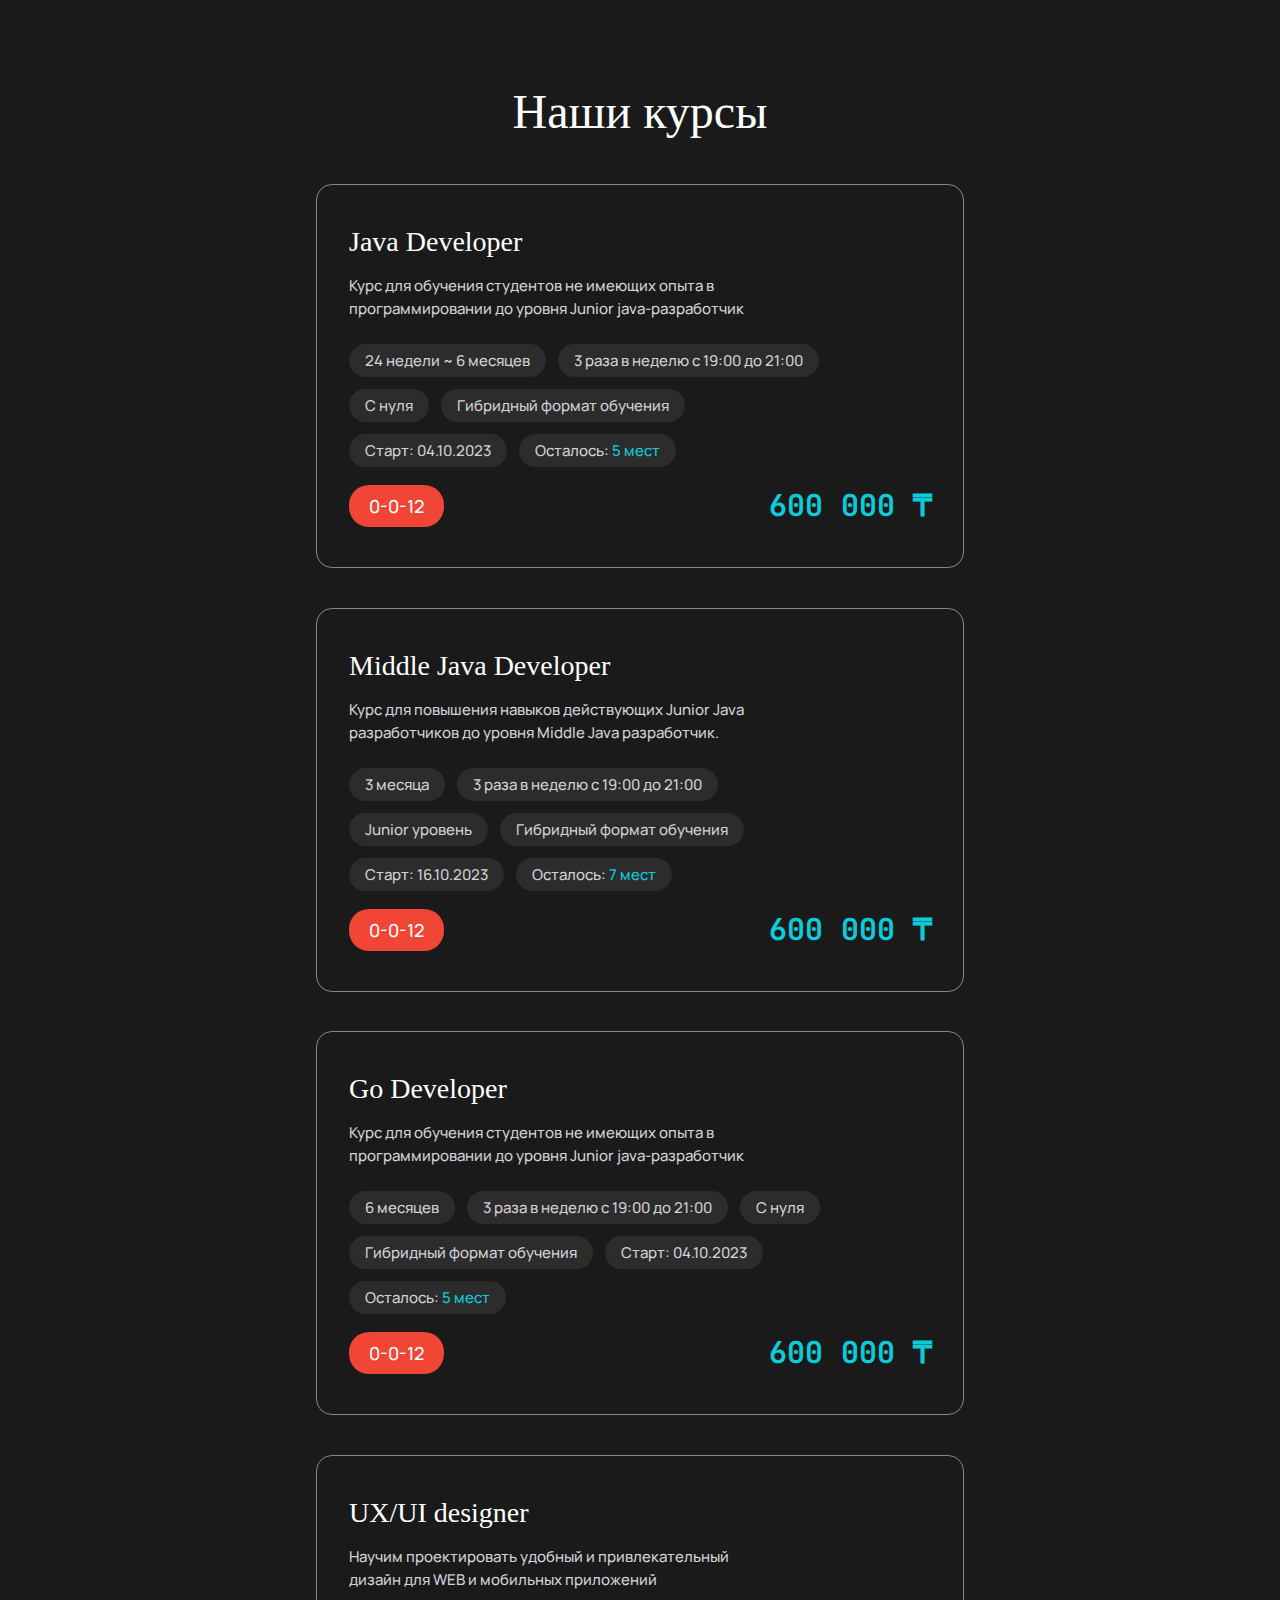
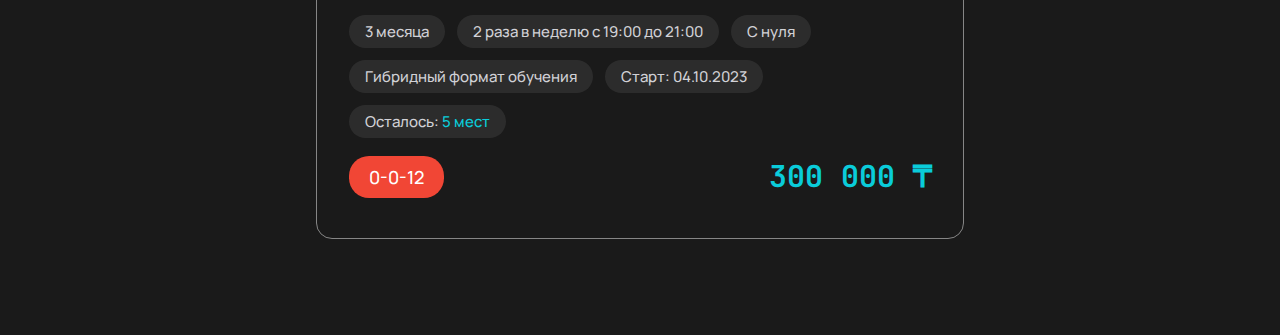
==== 01_cards/index.html @ c7f1a265 "feat: add html and css files" ====
<!DOCTYPE html>
<html lang="en">
  <head>
    <meta charset="UTF-8" />
    <meta http-equiv="X-UA-Compatible" content="IE=edge" />
    <meta name="viewport" content="width=device-width, initial-scale=1.0" />
    <link rel="preconnect" href="https://fonts.googleapis.com" />
    <link rel="preconnect" href="https://fonts.gstatic.com" crossorigin />
    <link
      href="https://fonts.googleapis.com/css2?family=Manrope:wght@200..800&display=swap"
      rel="stylesheet"
    />
    <link rel="preconnect" href="https://fonts.googleapis.com" />
    <link rel="preconnect" href="https://fonts.gstatic.com" crossorigin />
    <link
      href="https://fonts.googleapis.com/css2?family=JetBrains+Mono:ital,wght@0,100..800;1,100..800&family=Manrope:wght@200..800&display=swap"
      rel="stylesheet"
    />
    <link rel="stylesheet" href="./style.css" />
    <title>Document</title>
  </head>
  <body>
    <section class="our-courses">
      <div class="wrapper our-courses_wrapper">
        <div class="our-courses__content">
          <h3 class="section__header">Наши курсы</h3>
          <div class="our-courses__cards-container">
            <div class="test2">
            <div class="our-courses__card">
              <div class="card_content">
                <h4 class="card__title">Java Developer</h4>
                <p class="section__description">
                  Курс для обучения студентов не имеющих опыта в
                  программировании до уровня Junior java-разработчик
                </p>
                <div class="card-tags__container">
                  <span class="cards__tag"><p>24 недели ~ 6 месяцев</p></span>
                  <span class="cards__tag"
                    ><p>3 раза в неделю с 19:00 до 21:00</p></span
                  >
                  <span class="cards__tag"><p>С нуля</p></span>
                  <span class="cards__tag"
                    ><p>Гибридный формат обучения</p></span
                  >
                  <span class="cards__tag"><p>Старт: 04.10.2023</p></span>
                  <span class="cards__tag"
                    ><p>
                      Осталось: <span class="tag-text__colored">5 мест</span>
                    </p></span
                  >
                </div>
                <div class="cards__price__container">
                  <span class="cards__tag cards__tag__colored"
                    >0-0-12</span>
                    <span class="card__price">600 000 &#8376;</span>
                </div>
              </div>
            </div>
          </div>
          <div class="test2">
            <div class="our-courses__card">
              <div class="card_content">
                <h4 class="card__title">Middle Java Developer</h4>
                <p class="section__description">
                  Курс для повышения навыков действующих Junior Java
                  разработчиков до уровня Middle Java разработчик.
                </p>
                <div class="card-tags__container">
                  <span class="cards__tag"><p>3 месяца</p></span>
                  <span class="cards__tag"
                    ><p>3 раза в неделю с 19:00 до 21:00</p></span
                  >
                  <span class="cards__tag"><p>Junior уровень</p></span>
                  <span class="cards__tag"
                    ><p>Гибридный формат обучения</p></span
                  >
                  <span class="cards__tag"><p>Старт: 16.10.2023</p></span>
                  <span class="cards__tag"
                    ><p>
                      Осталось: <span class="tag-text__colored">7 мест</span>
                    </p></span
                  >
                </div>
                <div class="cards__price__container">
                  <span class="cards__tag cards__tag__colored"
                    >0-0-12</span>
                    <span class="card__price">600 000 &#8376;</span>
                </div>
              </div>
            </div>
            </div>
            <div class="test2">
            <div class="our-courses__card">
              <div class="card_content">
                <h4 class="card__title">Go Developer</h4>
                <p class="section__description">
                  Курс для обучения студентов не имеющих опыта в
                  программировании до уровня Junior java-разработчик
                </p>
                <div class="card-tags__container">
                  <span class="cards__tag"><p>6 месяцев</p></span>
                  <span class="cards__tag"
                    ><p>3 раза в неделю с 19:00 до 21:00</p></span
                  >
                  <span class="cards__tag"><p>С нуля</p></span>
                  <span class="cards__tag"
                    ><p>Гибридный формат обучения</p></span
                  >
                  <span class="cards__tag"><p>Старт: 04.10.2023</p></span>
                  <span class="cards__tag"
                    ><p>
                      Осталось: <span class="tag-text__colored">5 мест</span>
                    </p></span
                  >
                </div>
                <div class="cards__price__container">
                  <span class="cards__tag cards__tag__colored"
                    >0-0-12</span>
                    <span class="card__price">600 000 &#8376;</span>
                </div>
              </div>
            </div>
          </div>
          <div class="test2">
            <div class="our-courses__card">
              <div class="card_content">
                <h4 class="card__title">UX/UI designer</h4>
                <p class="section__description">
                  Научим проектировать удобный и привлекательный дизайн для WEB
                  и мобильных приложений
                </p>
                <div class="card-tags__container">
                  <span class="cards__tag"><p>3 месяца</p></span>
                  <span class="cards__tag"
                    ><p>2 раза в неделю с 19:00 до 21:00</p></span
                  >
                  <span class="cards__tag"><p>С нуля</p></span>
                  <span class="cards__tag"
                    ><p>Гибридный формат обучения</p></span
                  >
                  <span class="cards__tag"><p>Старт: 04.10.2023</p></span>
                  <span class="cards__tag"
                    ><p>
                      Осталось: <span class="tag-text__colored">5 мест</span>
                    </p></span
                  >
                </div>
                <div class="cards__price__container">
                  <span class="cards__tag cards__tag__colored"
                    >0-0-12</span>
                    <span class="card__price">300 000 &#8376;</span>
                </div>
              </div>
            </div>
          </div>
          </div>
        </div>
      </div>
    </section>
  </body>
</html>
---- 01_cards/style.css ----
/*
content-width: 1327px;
tablet-big-width: 1050px;
tablet-small-width: 768px;
mobile-big-width: 414px;
mobile-small-width: 320px; */


* {
  margin: 0;
  padding: 0;
}

html {
  font-size: 10px;
}

body {
  font-size: 1.6rem;
}

h3 {
  color: rgb(255, 255, 255);
  font-family: Asgard Trial;
  font-size: 4.8rem;
  font-weight: 500;
  line-height: 64px;
  letter-spacing: 0px;
}

h4 {
  color: rgb(255, 255, 255);
  font-family: Asgard Trial;
  font-size: 2.8rem;
  font-weight: 500;
  line-height: 33px;
  letter-spacing: 0px;
  text-align: left;
}

p {
  color: rgb(209, 209, 214);
  font-family: Manrope;
  font-size: 1.5rem;
  font-weight: 500;
  line-height: 23px;
  letter-spacing: 0px;
  text-align: left;
}

.our-courses {
  background-color: #1a1a1a;
}

.wrapper {
  max-width: 1327px;
  margin: auto;
}

.our-courses_wrapper {
  padding: 80px 20px;
}

.our-courses__cards-container {
  display: flex;
  gap: 23.5px;
  flex-wrap: wrap;
  justify-content: center;
}

.our-courses__content {
  display: flex;
  flex-direction: column;
  gap: 40px;
  width: 100%;
}

.our-courses__card {
  /* min-width: 647px; */
  border-radius: 16px;
  border: 1px solid #868686;
  display: flex;
  flex-direction: column;
  justify-content: flex-start;
  align-items: flex-start;
  gap: 40px;
  transition: transform 0.5s ease-in-out;
}

@media (hover){
.our-courses__card:hover {
  border: 4px solid rgb(10, 204, 218);
  transform: rotate(5deg);
}
}
.card_content {
  display: flex;
  flex-direction: column;
  padding: 40px 32px 40px 32px;
  width: 47.6rem;
}

.section__description {
  width: 43.4rem;
  padding-top: 16px;
  align-self: stretch;
}

.card-tags__container {
  display: flex;
  gap: 12px;
  flex-wrap: wrap;
  padding-top: 24px;
}

.cards__tag {
  border-radius: 20px;
  background: rgba(101, 101, 101, 0.25);
  padding: 5px 16px 5px 16px;
}

.tag-text__colored {
  color: #0accda;
}

.cards__price__container {
  display: flex;
  width: 58.3rem;
  justify-content: space-between;
  padding-top: 18px;
}

.card__price {
  color: rgb(10, 204, 218);
  font-family: JetBrains Mono;
  font-size: 3rem;
  font-weight: 700;
  line-height: 40px;
  letter-spacing: 0px;
  text-align: right;
}

.cards__tag__colored {
  background: #f14635;
  padding: 8px 20px;
  color: rgb(255, 255, 255);
font-family: Manrope;
font-size: 18px;
font-weight: 500;
line-height: 26px;
letter-spacing: 0px;
text-align: left;
}

.test2 {
  width: 64.8rem;
  height: 400px;
}

@media screen and (max-width: 1359px) {
  .our-courses__content {
    align-items: center;
  }
}

@media screen and (max-width: 768px) {
  .test2 {
    width: 80%;
  }

  .cards__price__container {
    max-width: 38.3rem;
}
}
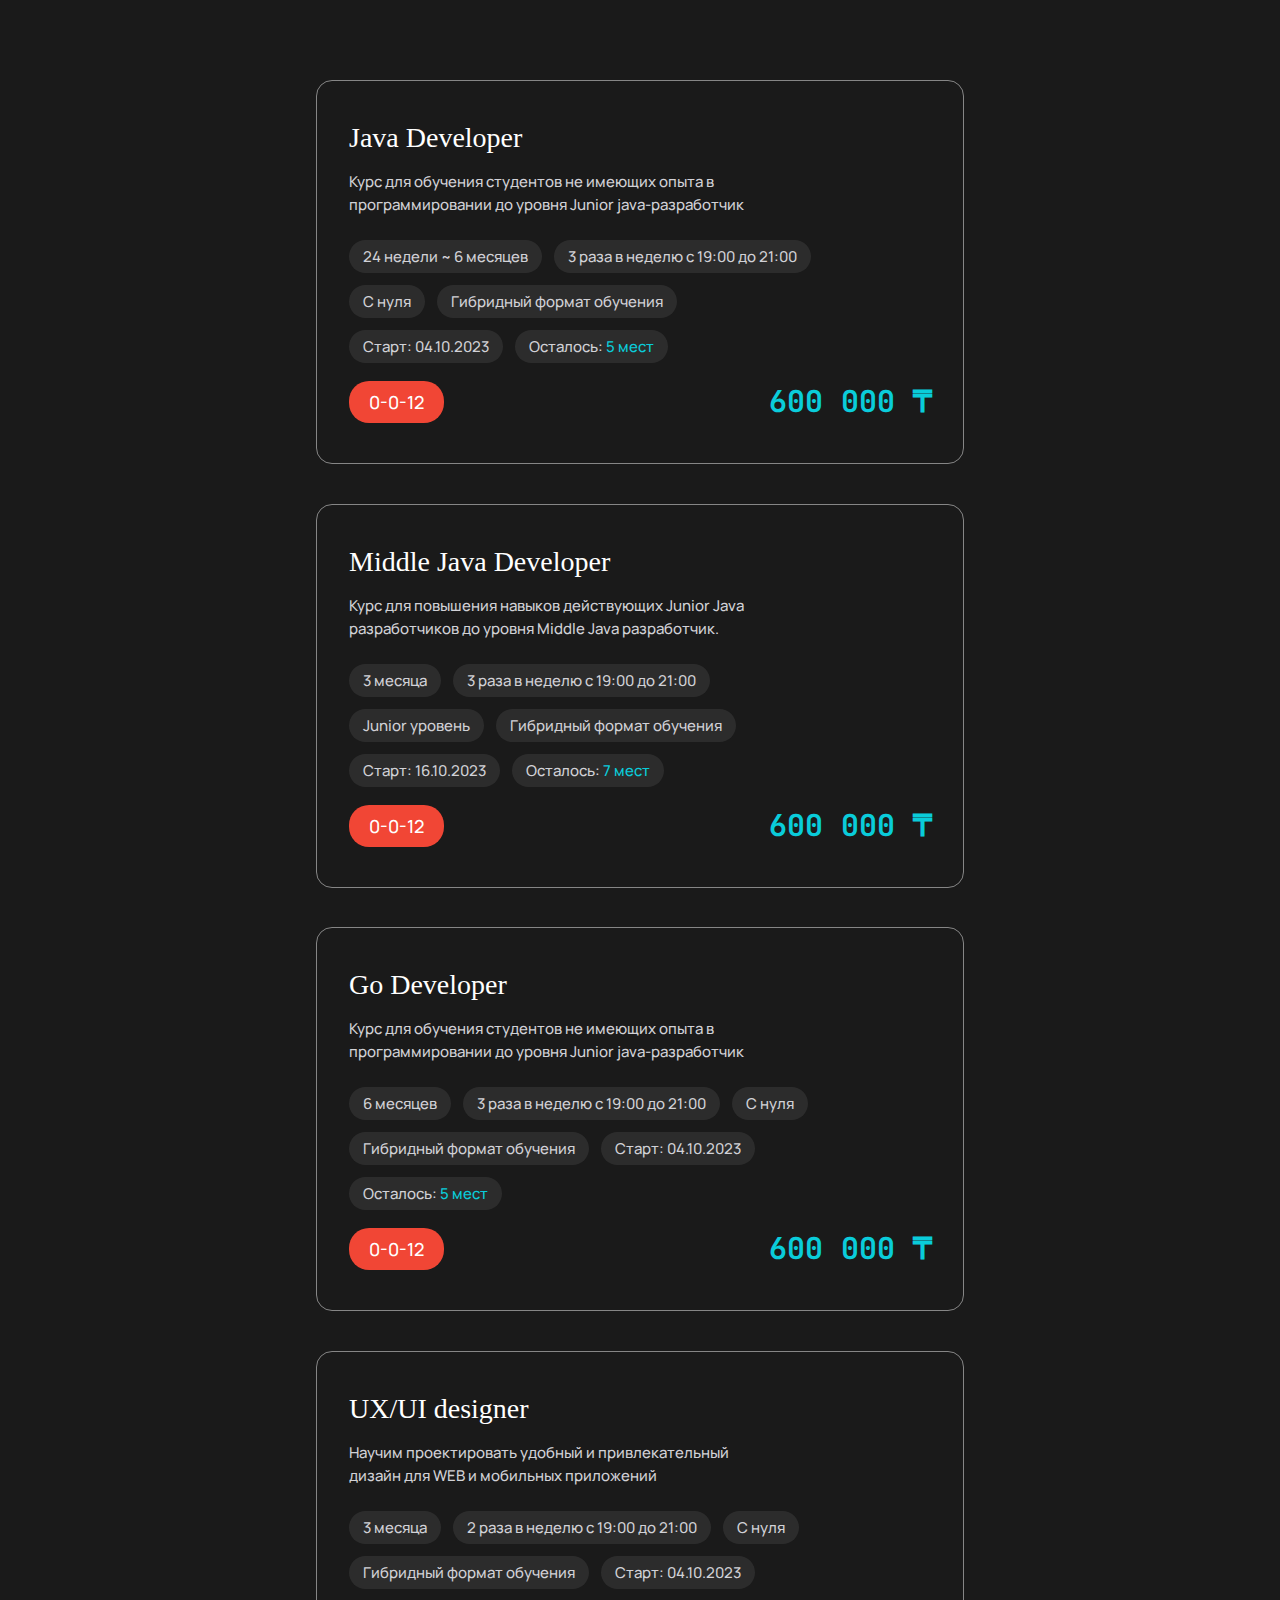
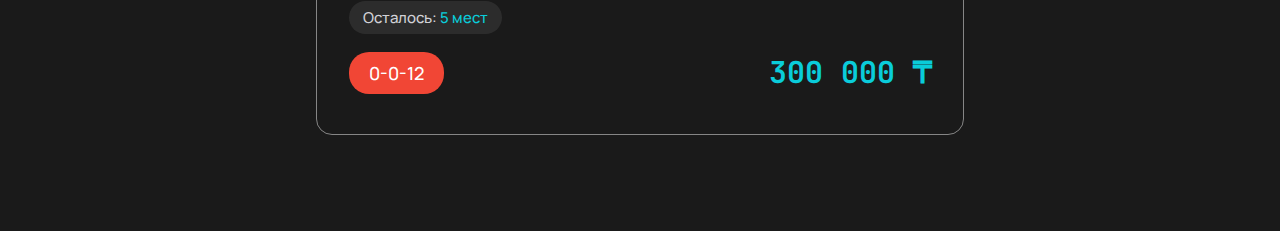
==== commit eb66b35e: "feat: update responsive for mobile" ====
--- a/01_cards/index.html
+++ b/01_cards/index.html
@@ -22,10 +22,8 @@
   <body>
     <section class="our-courses">
       <div class="wrapper our-courses_wrapper">
-        <div class="our-courses__content">
-          <h3 class="section__header">Наши курсы</h3>
           <div class="our-courses__cards-container">
-            <div class="test2">
+            <div class="cards-wrapper">
             <div class="our-courses__card">
               <div class="card_content">
                 <h4 class="card__title">Java Developer</h4>
@@ -57,7 +55,7 @@
               </div>
             </div>
           </div>
-          <div class="test2">
+          <div class="cards-wrapper">
             <div class="our-courses__card">
               <div class="card_content">
                 <h4 class="card__title">Middle Java Developer</h4>
@@ -89,7 +87,7 @@
               </div>
             </div>
             </div>
-            <div class="test2">
+            <div class="cards-wrapper">
             <div class="our-courses__card">
               <div class="card_content">
                 <h4 class="card__title">Go Developer</h4>
@@ -121,7 +119,7 @@
               </div>
             </div>
           </div>
-          <div class="test2">
+          <div class="cards-wrapper">
             <div class="our-courses__card">
               <div class="card_content">
                 <h4 class="card__title">UX/UI designer</h4>
@@ -154,7 +152,6 @@
             </div>
           </div>
           </div>
-        </div>
       </div>
     </section>
   </body>
--- a/01_cards/style.css
+++ b/01_cards/style.css
@@ -5,7 +5,6 @@
 mobile-big-width: 414px;
 mobile-small-width: 320px; */
 
-
 * {
   margin: 0;
   padding: 0;
@@ -87,11 +86,11 @@
   transition: transform 0.5s ease-in-out;
 }
 
-@media (hover){
-.our-courses__card:hover {
-  border: 4px solid rgb(10, 204, 218);
-  transform: rotate(5deg);
-}
+@media (hover) {
+  .our-courses__card:hover {
+    border: 4px solid rgb(10, 204, 218);
+    transform: rotate(5deg);
+  }
 }
 .card_content {
   display: flex;
@@ -116,7 +115,7 @@
 .cards__tag {
   border-radius: 20px;
   background: rgba(101, 101, 101, 0.25);
-  padding: 5px 16px 5px 16px;
+  padding: 5px 14px 5px 14px;
 }
 
 .tag-text__colored {
@@ -144,17 +143,17 @@
   background: #f14635;
   padding: 8px 20px;
   color: rgb(255, 255, 255);
-font-family: Manrope;
-font-size: 18px;
-font-weight: 500;
-line-height: 26px;
-letter-spacing: 0px;
-text-align: left;
-}
-
-.test2 {
+  font-family: Manrope;
+  font-size: 1.8rem;
+  font-weight: 500;
+  line-height: 26px;
+  letter-spacing: 0px;
+  text-align: left;
+}
+
+.cards-wrapper {
   width: 64.8rem;
-  height: 400px;
+  height: 40rem;
 }
 
 @media screen and (max-width: 1359px) {
@@ -164,11 +163,189 @@
 }
 
 @media screen and (max-width: 768px) {
-  .test2 {
+  .cards-wrapper {
     width: 80%;
-  }
-
+    height: 100%;
+  }
+
+  .cards__price__container {
+    max-width: 46.3rem;
+  }
+
+  .section__description {
+    width: 80%;
+  }
+  .card_content {
+    width: 95%;
+  }
+}
+
+@media screen and (max-width: 688px) {
+  .cards__price__container {
+    max-width: 40.3rem;
+  }
+
+  .section__description {
+    width: 80%;
+  }
+  .card_content {
+    width: 38.5rem;
+  }
+}
+
+@media screen and (max-width: 623px) {
   .cards__price__container {
     max-width: 38.3rem;
-}
-}+  }
+}
+
+@media screen and (max-width: 580px) {
+  .cards-wrapper {
+    width: 100%;
+    height: 100%;
+  }
+  .section__description {
+    width: 100%;
+  }
+  .cards__price__container {
+    max-width: 42rem;
+  }
+
+  .card_content {
+    width: 41.5rem;
+  }
+
+  .card__price {
+    font-size: 2.3rem;
+  }
+
+  .cards__tag__colored {
+    font-size: 1.3rem;
+  }
+}
+
+@media screen and (max-width: 500px) {
+  .cards__price__container {
+    max-width: 39.3rem;
+  }
+
+  .section__description {
+    width: 110%;
+  }
+
+  .card_content {
+    width: 35rem;
+  }
+
+  .card__price {
+    font-size: 2rem;
+  }
+}
+
+@media screen and (max-width: 485px) {
+  .cards__price__container {
+    max-width: 38.3rem;
+  }
+
+  .card_content {
+    width: 35.5rem;
+  }
+}
+
+@media screen and (max-width: 465px) {
+
+  .section__description {
+    width: 95%;
+  }
+  .cards__price__container {
+    max-width: 33.3rem;
+  }
+
+  .card_content {
+    width: 33.5rem;
+  }
+}
+
+@media screen and (max-width: 420px) {
+
+  .section__description {
+    width: 95%;
+  }
+  .cards__price__container {
+    max-width: 30.3rem;
+  }
+
+  .card_content {
+    width: 32rem;
+  }
+}
+
+@media screen and (max-width: 400px) {
+  .section__description {
+    width: 93%;
+  }
+
+  .cards__price__container {
+    max-width: 24.3rem;
+  }
+
+  .cards__price__container {
+    max-width: 28.3rem;
+  }
+
+  .card_content {
+    width: 31rem;
+  }
+}
+
+@media screen and (max-width: 380px) {
+  .cards__price__container {
+    max-width: 24.3rem;
+  }
+
+  .cards__price__container {
+    max-width: 27rem;
+  }
+
+  .card_content {
+    width: 28rem;
+  }
+}
+
+@media screen and (max-width: 360px) {
+  .cards__price__container {
+    max-width: 24.3rem;
+  }
+
+  .cards__price__container {
+    max-width: 26rem;
+  }
+
+  .card_content {
+    width: 26rem;
+  }
+}
+
+@media screen and (max-width: 340px) {
+  .cards__price__container {
+    max-width: 24.3rem;
+  }
+
+  .cards__price__container {
+    max-width: 23rem;
+  }
+
+  .card_content {
+    width: 23rem;
+  }
+}
+
+@media screen and (max-width: 325px) {
+  .cards__price__container {
+    max-width: 22.3rem;
+  }
+
+  .card_content {
+    width: 21rem;
+  }
+}
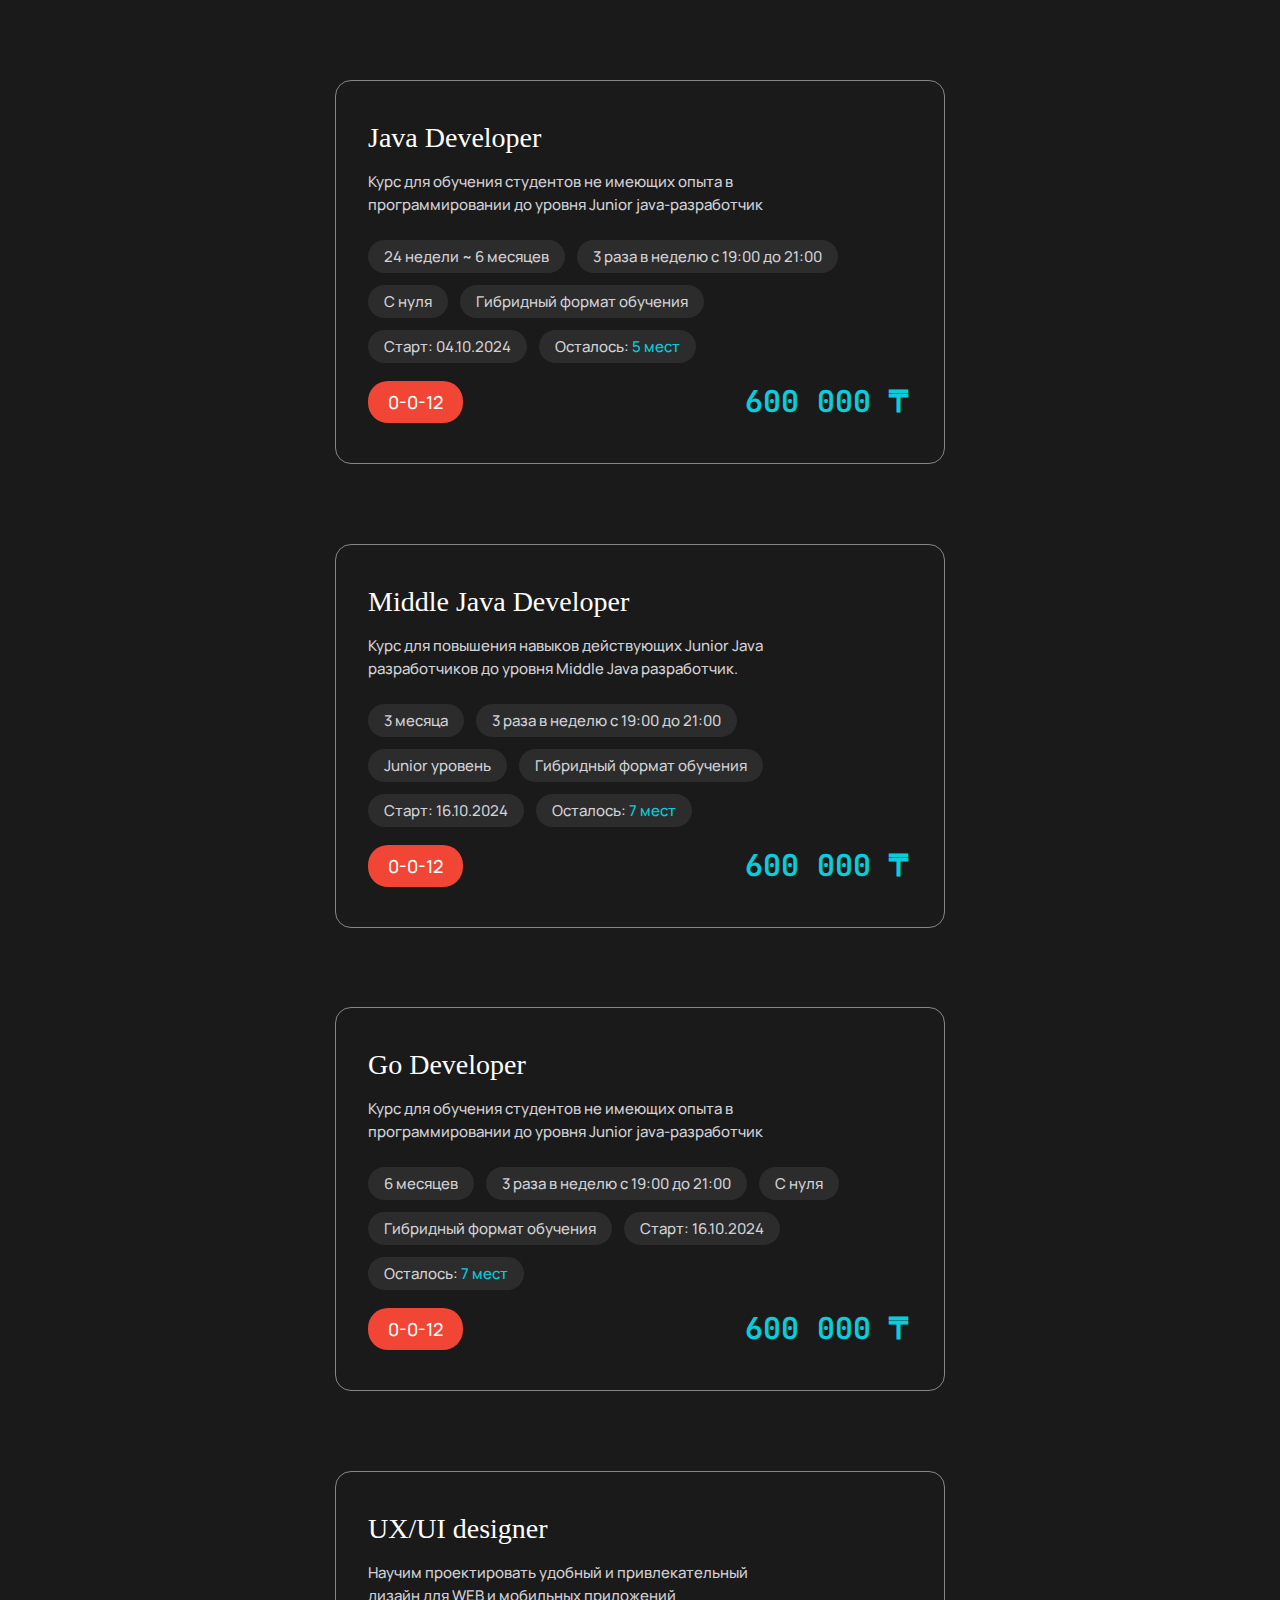
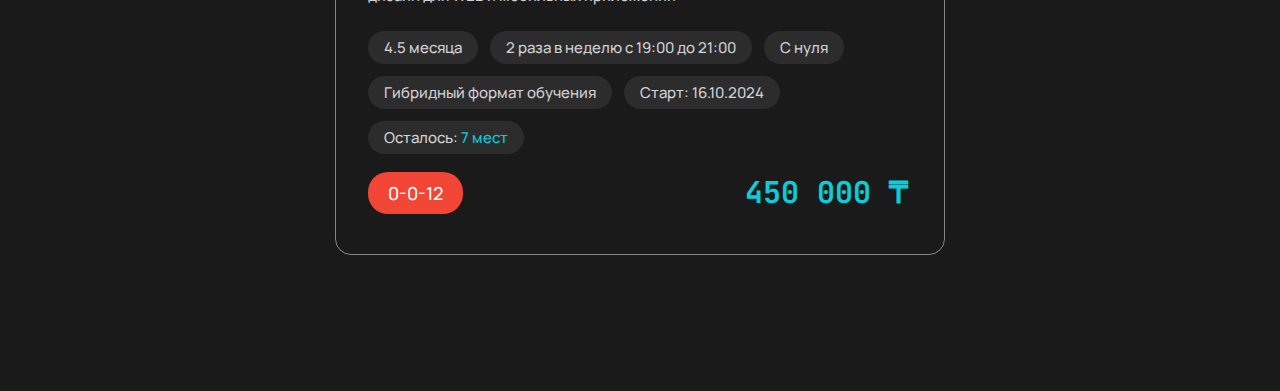
==== commit 06a42ddb: "feat: add responsive styles for 390px" ====
--- a/01_cards/index.html
+++ b/01_cards/index.html
@@ -40,7 +40,7 @@
                   <span class="cards__tag"
                     ><p>Гибридный формат обучения</p></span
                   >
-                  <span class="cards__tag"><p>Старт: 04.10.2023</p></span>
+                  <span class="cards__tag"><p>Старт: 04.10.2024</p></span>
                   <span class="cards__tag"
                     ><p>
                       Осталось: <span class="tag-text__colored">5 мест</span>
@@ -72,7 +72,7 @@
                   <span class="cards__tag"
                     ><p>Гибридный формат обучения</p></span
                   >
-                  <span class="cards__tag"><p>Старт: 16.10.2023</p></span>
+                  <span class="cards__tag"><p>Старт: 16.10.2024</p></span>
                   <span class="cards__tag"
                     ><p>
                       Осталось: <span class="tag-text__colored">7 мест</span>
@@ -104,10 +104,10 @@
                   <span class="cards__tag"
                     ><p>Гибридный формат обучения</p></span
                   >
-                  <span class="cards__tag"><p>Старт: 04.10.2023</p></span>
+                  <span class="cards__tag"><p>Старт: 16.10.2024</p></span>
                   <span class="cards__tag"
                     ><p>
-                      Осталось: <span class="tag-text__colored">5 мест</span>
+                      Осталось: <span class="tag-text__colored">7 мест</span>
                     </p></span
                   >
                 </div>
@@ -128,7 +128,7 @@
                   и мобильных приложений
                 </p>
                 <div class="card-tags__container">
-                  <span class="cards__tag"><p>3 месяца</p></span>
+                  <span class="cards__tag"><p>4.5 месяца</p></span>
                   <span class="cards__tag"
                     ><p>2 раза в неделю с 19:00 до 21:00</p></span
                   >
@@ -136,17 +136,17 @@
                   <span class="cards__tag"
                     ><p>Гибридный формат обучения</p></span
                   >
-                  <span class="cards__tag"><p>Старт: 04.10.2023</p></span>
+                  <span class="cards__tag"><p>Старт: 16.10.2024</p></span>
                   <span class="cards__tag"
                     ><p>
-                      Осталось: <span class="tag-text__colored">5 мест</span>
+                      Осталось: <span class="tag-text__colored">7 мест</span>
                     </p></span
                   >
                 </div>
                 <div class="cards__price__container">
                   <span class="cards__tag cards__tag__colored"
                     >0-0-12</span>
-                    <span class="card__price">300 000 &#8376;</span>
+                    <span class="card__price">450 000 &#8376;</span>
                 </div>
               </div>
             </div>
--- a/01_cards/style.css
+++ b/01_cards/style.css
@@ -75,7 +75,6 @@
 }
 
 .our-courses__card {
-  /* min-width: 647px; */
   border-radius: 16px;
   border: 1px solid #868686;
   display: flex;
@@ -115,7 +114,7 @@
 .cards__tag {
   border-radius: 20px;
   background: rgba(101, 101, 101, 0.25);
-  padding: 5px 14px 5px 14px;
+  padding: 5px 16px 5px 16px;
 }
 
 .tag-text__colored {
@@ -124,7 +123,8 @@
 
 .cards__price__container {
   display: flex;
-  width: 58.3rem;
+  /* width: 58.3rem; */
+  width: 54rem;
   justify-content: space-between;
   padding-top: 18px;
 }
@@ -149,11 +149,15 @@
   line-height: 26px;
   letter-spacing: 0px;
   text-align: left;
+  display: flex;
+  align-items: center;
+  border-radius: 20px;
 }
 
 .cards-wrapper {
-  width: 64.8rem;
-  height: 40rem;
+  /* width: 64.8rem; */
+  width: 61rem;
+ height: 44rem;
 }
 
 @media screen and (max-width: 1359px) {
@@ -282,7 +286,7 @@
 
 @media screen and (max-width: 400px) {
   .section__description {
-    width: 93%;
+    width: 326px;
   }
 
   .cards__price__container {
@@ -298,40 +302,69 @@
   }
 }
 
-@media screen and (max-width: 380px) {
+@media screen and (max-width: 400px) {
+  .card__title {
+    font-size: 2.4rem;
+    line-height: 28.32px;
+  }
+
+  .cards__price__container {
+    max-width: 32rem;
+    padding-top: 21px;
+  }
+
+  .card_content {
+    width: 326px;
+    padding: 24px 16px 24px 16px;
+  }
+
+  p {
+    font-size: 13px;
+    line-height: 23px;
+  }
+
+  .section__description {
+    padding-top: 5px;
+    line-height: 17.76px;
+  }
+
+  .cards__tag__colored {
+    padding: 4px 20px 4px 20px;
+    font-size: 16px;
+  }
+
+  .card__price {
+    font-weight: 700;
+    font-size: 2.4rem;
+    line-height: 31.68px;
+  }
+
+  .card-tags__container {
+    gap: 12px;
+    padding-top: 10px;
+}
+}
+
+@media screen and (max-width: 360px) {
   .cards__price__container {
     max-width: 24.3rem;
   }
 
   .cards__price__container {
-    max-width: 27rem;
-  }
-
-  .card_content {
-    width: 28rem;
-  }
-}
-
-@media screen and (max-width: 360px) {
+    max-width: 26rem;
+  }
+
+  .card_content {
+    width: 26rem;
+  }
+}
+
+@media screen and (max-width: 340px) {
   .cards__price__container {
     max-width: 24.3rem;
   }
 
   .cards__price__container {
-    max-width: 26rem;
-  }
-
-  .card_content {
-    width: 26rem;
-  }
-}
-
-@media screen and (max-width: 340px) {
-  .cards__price__container {
-    max-width: 24.3rem;
-  }
-
-  .cards__price__container {
     max-width: 23rem;
   }
 
@@ -340,7 +373,11 @@
   }
 }
 
-@media screen and (max-width: 325px) {
+/* @media screen and (max-width: 390px) {
+  p {
+    font-size: 13px;
+  }
+
   .cards__price__container {
     max-width: 22.3rem;
   }
@@ -348,4 +385,4 @@
   .card_content {
     width: 21rem;
   }
-}
+} */
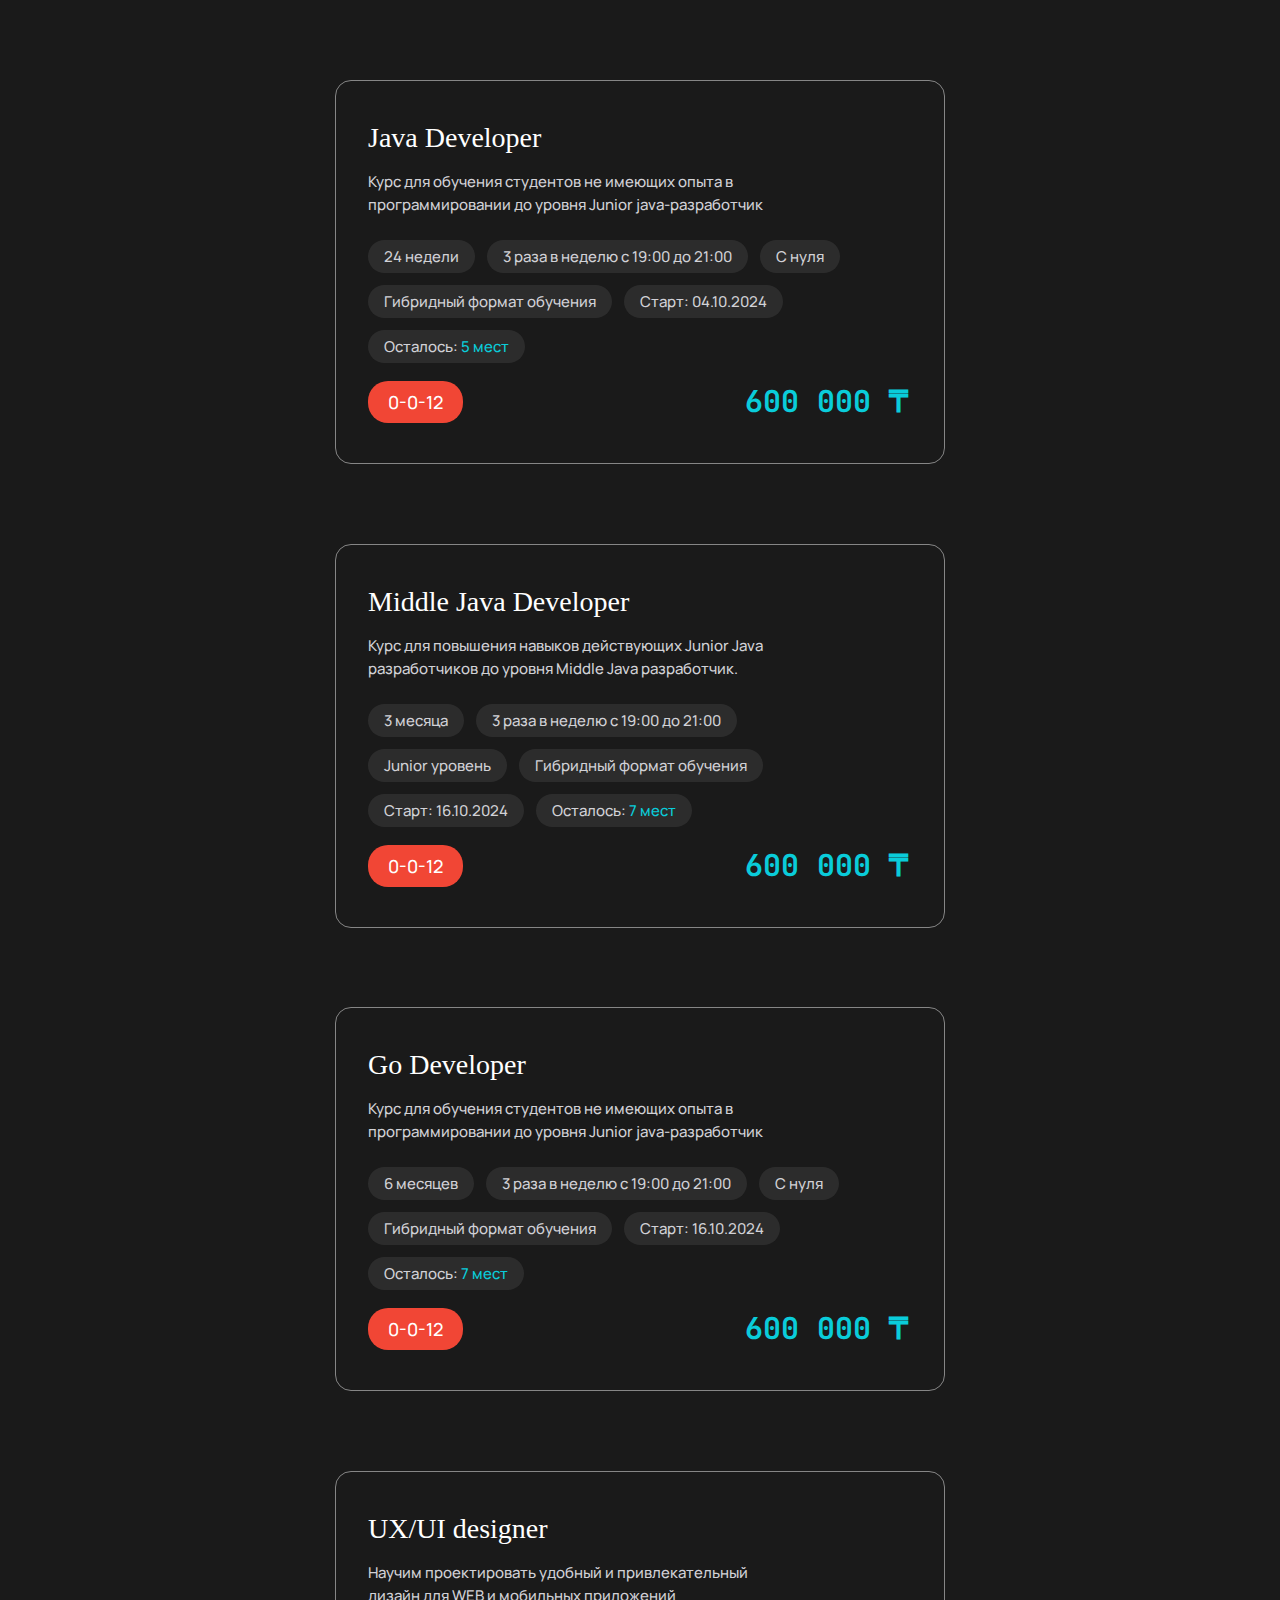
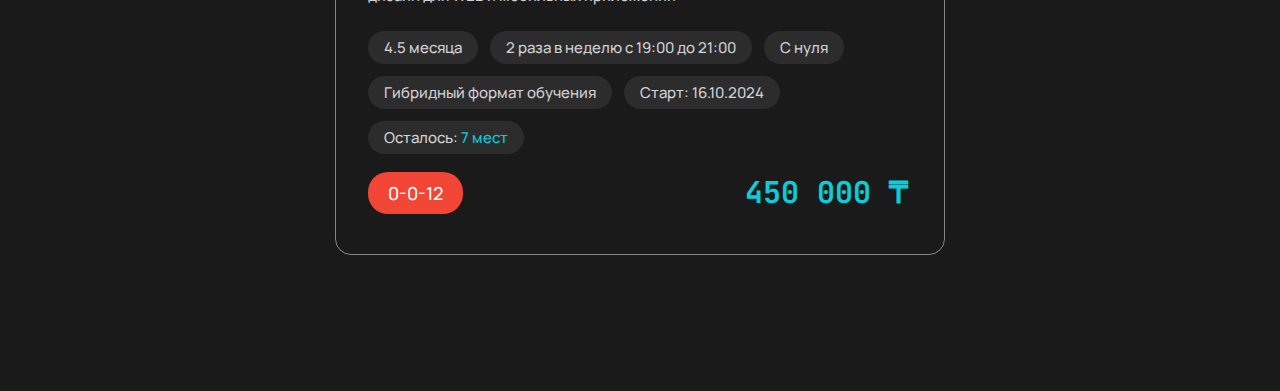
==== commit cdc876c0: "feat: add responsive styles" ====
--- a/01_cards/index.html
+++ b/01_cards/index.html
@@ -22,8 +22,8 @@
   <body>
     <section class="our-courses">
       <div class="wrapper our-courses_wrapper">
-          <div class="our-courses__cards-container">
-            <div class="cards-wrapper">
+        <div class="our-courses__cards-container">
+          <div class="cards-wrapper">
             <div class="our-courses__card">
               <div class="card_content">
                 <h4 class="card__title">Java Developer</h4>
@@ -32,7 +32,7 @@
                   программировании до уровня Junior java-разработчик
                 </p>
                 <div class="card-tags__container">
-                  <span class="cards__tag"><p>24 недели ~ 6 месяцев</p></span>
+                  <span class="cards__tag"><p>24 недели</p></span>
                   <span class="cards__tag"
                     ><p>3 раза в неделю с 19:00 до 21:00</p></span
                   >
@@ -48,9 +48,8 @@
                   >
                 </div>
                 <div class="cards__price__container">
-                  <span class="cards__tag cards__tag__colored"
-                    >0-0-12</span>
-                    <span class="card__price">600 000 &#8376;</span>
+                  <span class="cards__tag cards__tag__colored">0-0-12</span>
+                  <span class="card__price">600 000 &#8376;</span>
                 </div>
               </div>
             </div>
@@ -80,14 +79,13 @@
                   >
                 </div>
                 <div class="cards__price__container">
-                  <span class="cards__tag cards__tag__colored"
-                    >0-0-12</span>
-                    <span class="card__price">600 000 &#8376;</span>
+                  <span class="cards__tag cards__tag__colored">0-0-12</span>
+                  <span class="card__price">600 000 &#8376;</span>
                 </div>
               </div>
             </div>
-            </div>
-            <div class="cards-wrapper">
+          </div>
+          <div class="cards-wrapper">
             <div class="our-courses__card">
               <div class="card_content">
                 <h4 class="card__title">Go Developer</h4>
@@ -112,9 +110,8 @@
                   >
                 </div>
                 <div class="cards__price__container">
-                  <span class="cards__tag cards__tag__colored"
-                    >0-0-12</span>
-                    <span class="card__price">600 000 &#8376;</span>
+                  <span class="cards__tag cards__tag__colored">0-0-12</span>
+                  <span class="card__price">600 000 &#8376;</span>
                 </div>
               </div>
             </div>
@@ -144,14 +141,13 @@
                   >
                 </div>
                 <div class="cards__price__container">
-                  <span class="cards__tag cards__tag__colored"
-                    >0-0-12</span>
-                    <span class="card__price">450 000 &#8376;</span>
+                  <span class="cards__tag cards__tag__colored">0-0-12</span>
+                  <span class="card__price">450 000 &#8376;</span>
                 </div>
               </div>
             </div>
           </div>
-          </div>
+        </div>
       </div>
     </section>
   </body>
--- a/01_cards/style.css
+++ b/01_cards/style.css
@@ -1,10 +1,3 @@
-/*
-content-width: 1327px;
-tablet-big-width: 1050px;
-tablet-small-width: 768px;
-mobile-big-width: 414px;
-mobile-small-width: 320px; */
-
 * {
   margin: 0;
   padding: 0;
@@ -155,7 +148,6 @@
 }
 
 .cards-wrapper {
-  /* width: 64.8rem; */
   width: 61rem;
  height: 44rem;
 }
@@ -180,7 +172,7 @@
     width: 80%;
   }
   .card_content {
-    width: 95%;
+    max-width: 95%;
   }
 }
 
@@ -193,7 +185,7 @@
     width: 80%;
   }
   .card_content {
-    width: 38.5rem;
+    max-width: 38.5rem;
   }
 }
 
@@ -209,14 +201,14 @@
     height: 100%;
   }
   .section__description {
-    width: 100%;
+    max-width: 100%;
   }
   .cards__price__container {
     max-width: 42rem;
   }
 
   .card_content {
-    width: 41.5rem;
+    max-width: 41.5rem;
   }
 
   .card__price {
@@ -228,81 +220,179 @@
   }
 }
 
-@media screen and (max-width: 500px) {
-  .cards__price__container {
-    max-width: 39.3rem;
-  }
-
-  .section__description {
-    width: 110%;
-  }
-
-  .card_content {
-    width: 35rem;
-  }
-
-  .card__price {
-    font-size: 2rem;
-  }
-}
-
-@media screen and (max-width: 485px) {
-  .cards__price__container {
-    max-width: 38.3rem;
-  }
-
-  .card_content {
-    width: 35.5rem;
-  }
+@media screen and (max-width: 550px) {
+  .card__title {
+    font-size: 2.4rem;
+    line-height: 28.32px;
+  }
+
+  .cards__price__container {
+    max-width: 43rem;
+    padding-top: 21px;
+  }
+
+  .card_content {
+    max-width: 440px;
+    padding: 24px 16px 24px 16px;
+  }
+
+  p {
+    font-size: 13px;
+    line-height: 23px;
+  }
+
+  .section__description {
+    padding-top: 5px;
+    line-height: 17.76px;
+  }
+
+  .cards__tag__colored {
+    padding: 4px 20px 4px 20px;
+    font-size: 16px;
+  }
+
+  .card__price {
+    font-weight: 700;
+    font-size: 2.4rem;
+    line-height: 31.68px;
+  }
+
+  .card-tags__container {
+    gap: 12px;
+    padding-top: 25px;
+}
+}
+
+@media screen and (max-width: 495px) {
+  .card__title {
+    font-size: 2.4rem;
+    line-height: 28.32px;
+  }
+
+  .cards__price__container {
+    max-width: 40rem;
+    padding-top: 21px;
+  }
+
+  .card_content {
+    max-width: 410px;
+    padding: 24px 16px 24px 16px;
+  }
+
+  p {
+    font-size: 13px;
+    line-height: 23px;
+  }
+
+  .section__description {
+    padding-top: 5px;
+    line-height: 17.76px;
+  }
+
+  .cards__tag__colored {
+    padding: 4px 20px 4px 20px;
+    font-size: 16px;
+  }
+
+  .card__price {
+    font-weight: 700;
+    font-size: 2.4rem;
+    line-height: 31.68px;
+  }
+
+  .card-tags__container {
+    gap: 12px;
+    padding-top: 25px;
+}
 }
 
 @media screen and (max-width: 465px) {
-
-  .section__description {
-    width: 95%;
-  }
-  .cards__price__container {
-    max-width: 33.3rem;
-  }
-
-  .card_content {
-    width: 33.5rem;
-  }
+  .card__title {
+    font-size: 2.4rem;
+    line-height: 28.32px;
+  }
+
+  .cards__price__container {
+    max-width: 38rem;
+    padding-top: 21px;
+  }
+
+  .card_content {
+    max-width: 410px;
+    padding: 24px 16px 24px 16px;
+  }
+
+  p {
+    font-size: 13px;
+    line-height: 23px;
+  }
+
+  .section__description {
+    padding-top: 5px;
+    line-height: 17.76px;
+  }
+
+  .cards__tag__colored {
+    padding: 4px 20px 4px 20px;
+    font-size: 16px;
+  }
+
+  .card__price {
+    font-weight: 700;
+    font-size: 2.4rem;
+    line-height: 31.68px;
+  }
+
+  .card-tags__container {
+    gap: 12px;
+    padding-top: 25px;
+}
+}
+
+@media screen and (max-width: 445px) {
+  .card__title {
+    font-size: 2.4rem;
+    line-height: 28.32px;
+  }
+
+  .cards__price__container {
+    max-width: 36rem;
+    padding-top: 21px;
+  }
+
+  .card_content {
+    max-width: 410px;
+    padding: 24px 16px 24px 16px;
+  }
+
+  p {
+    font-size: 13px;
+    line-height: 23px;
+  }
+
+  .section__description {
+    padding-top: 5px;
+    line-height: 17.76px;
+  }
+
+  .cards__tag__colored {
+    padding: 4px 20px 4px 20px;
+    font-size: 16px;
+  }
+
+  .card__price {
+    font-weight: 700;
+    font-size: 2.4rem;
+    line-height: 31.68px;
+  }
+
+  .card-tags__container {
+    gap: 12px;
+    padding-top: 25px;
+}
 }
 
 @media screen and (max-width: 420px) {
-
-  .section__description {
-    width: 95%;
-  }
-  .cards__price__container {
-    max-width: 30.3rem;
-  }
-
-  .card_content {
-    width: 32rem;
-  }
-}
-
-@media screen and (max-width: 400px) {
-  .section__description {
-    width: 326px;
-  }
-
-  .cards__price__container {
-    max-width: 24.3rem;
-  }
-
-  .cards__price__container {
-    max-width: 28.3rem;
-  }
-
-  .card_content {
-    width: 31rem;
-  }
-}
-
-@media screen and (max-width: 400px) {
   .card__title {
     font-size: 2.4rem;
     line-height: 28.32px;
@@ -314,7 +404,7 @@
   }
 
   .card_content {
-    width: 326px;
+    max-width: 326px;
     padding: 24px 16px 24px 16px;
   }
 
@@ -345,44 +435,156 @@
 }
 }
 
+@media screen and (max-width: 385px) {
+
+  .cards__price__container {
+    max-width: 31rem;
+    padding-top: 21px;
+  }
+
+  .card_content {
+    max-width: 326px;
+    padding: 24px 16px 24px 16px;
+  }
+
+  p {
+    font-size: 11px;
+    line-height: 23px;
+  }
+
+  .section__description {
+    padding-top: 5px;
+    line-height: 17.76px;
+  }
+
+  .cards__tag__colored {
+    padding: 4px 20px 4px 20px;
+    font-size: 16px;
+  }
+
+  .card__price {
+    font-weight: 700;
+    font-size: 2.4rem;
+    line-height: 31.68px;
+  }
+
+  .card-tags__container {
+    gap: 12px;
+    padding-top: 10px;
+}
+}
+
+
+@media screen and (max-width: 375px) {
+
+  .cards__price__container {
+    max-width: 29rem;
+    padding-top: 21px;
+  }
+
+  .card_content {
+    max-width: 326px;
+    padding: 24px 16px 24px 16px;
+  }
+
+  p {
+    font-size: 10px;
+    line-height: 23px;
+  }
+
+  .section__description {
+    padding-top: 5px;
+    line-height: 17.76px;
+  }
+
+  .cards__tag__colored {
+    padding: 4px 20px 4px 20px;
+    font-size: 16px;
+  }
+
+  .card__price {
+    font-weight: 700;
+    font-size: 2.4rem;
+    line-height: 31.68px;
+  }
+
+  .card-tags__container {
+    gap: 12px;
+    padding-top: 10px;
+}
+}
+
+
 @media screen and (max-width: 360px) {
-  .cards__price__container {
-    max-width: 24.3rem;
-  }
-
-  .cards__price__container {
-    max-width: 26rem;
-  }
-
-  .card_content {
-    width: 26rem;
-  }
-}
-
-@media screen and (max-width: 340px) {
-  .cards__price__container {
-    max-width: 24.3rem;
-  }
-
-  .cards__price__container {
-    max-width: 23rem;
-  }
-
-  .card_content {
-    width: 23rem;
-  }
-}
-
-/* @media screen and (max-width: 390px) {
-  p {
-    font-size: 13px;
-  }
-
-  .cards__price__container {
-    max-width: 22.3rem;
-  }
-
-  .card_content {
-    width: 21rem;
-  }
-} */
+
+  .cards__price__container {
+    max-width: 27rem;
+    padding-top: 21px;
+  }
+
+  .card_content {
+    max-width: 326px;
+    padding: 24px 16px 24px 16px;
+  }
+
+  .section__description {
+    padding-top: 5px;
+    line-height: 17.76px;
+  }
+
+  .cards__tag__colored {
+    padding: 4px 20px 4px 20px;
+    font-size: 16px;
+  }
+
+  .card__price {
+    font-weight: 700;
+    font-size: 2.4rem;
+    line-height: 31.68px;
+  }
+
+  .card-tags__container {
+    gap: 12px;
+    padding-top: 10px;
+}
+
+p {
+  font-size: 9px;
+  line-height: 23px;
+}
+}
+
+
+@media screen and (max-width: 345px) {
+
+  .cards__price__container {
+    max-width: 25rem;
+    padding-top: 21px;
+  }
+
+  .card_content {
+    max-width: 300px;
+    padding: 24px 16px 24px 16px;
+  }
+
+  .section__description {
+    padding-top: 5px;
+    line-height: 17.76px;
+  }
+
+  .cards__tag__colored {
+    padding: 4px 20px 4px 20px;
+    font-size: 16px;
+  }
+
+  .card__price {
+    font-weight: 700;
+    font-size: 2.4rem;
+    line-height: 31.68px;
+  }
+
+  .card-tags__container {
+    gap: 8px;
+    padding-top: 10px;
+}
+}
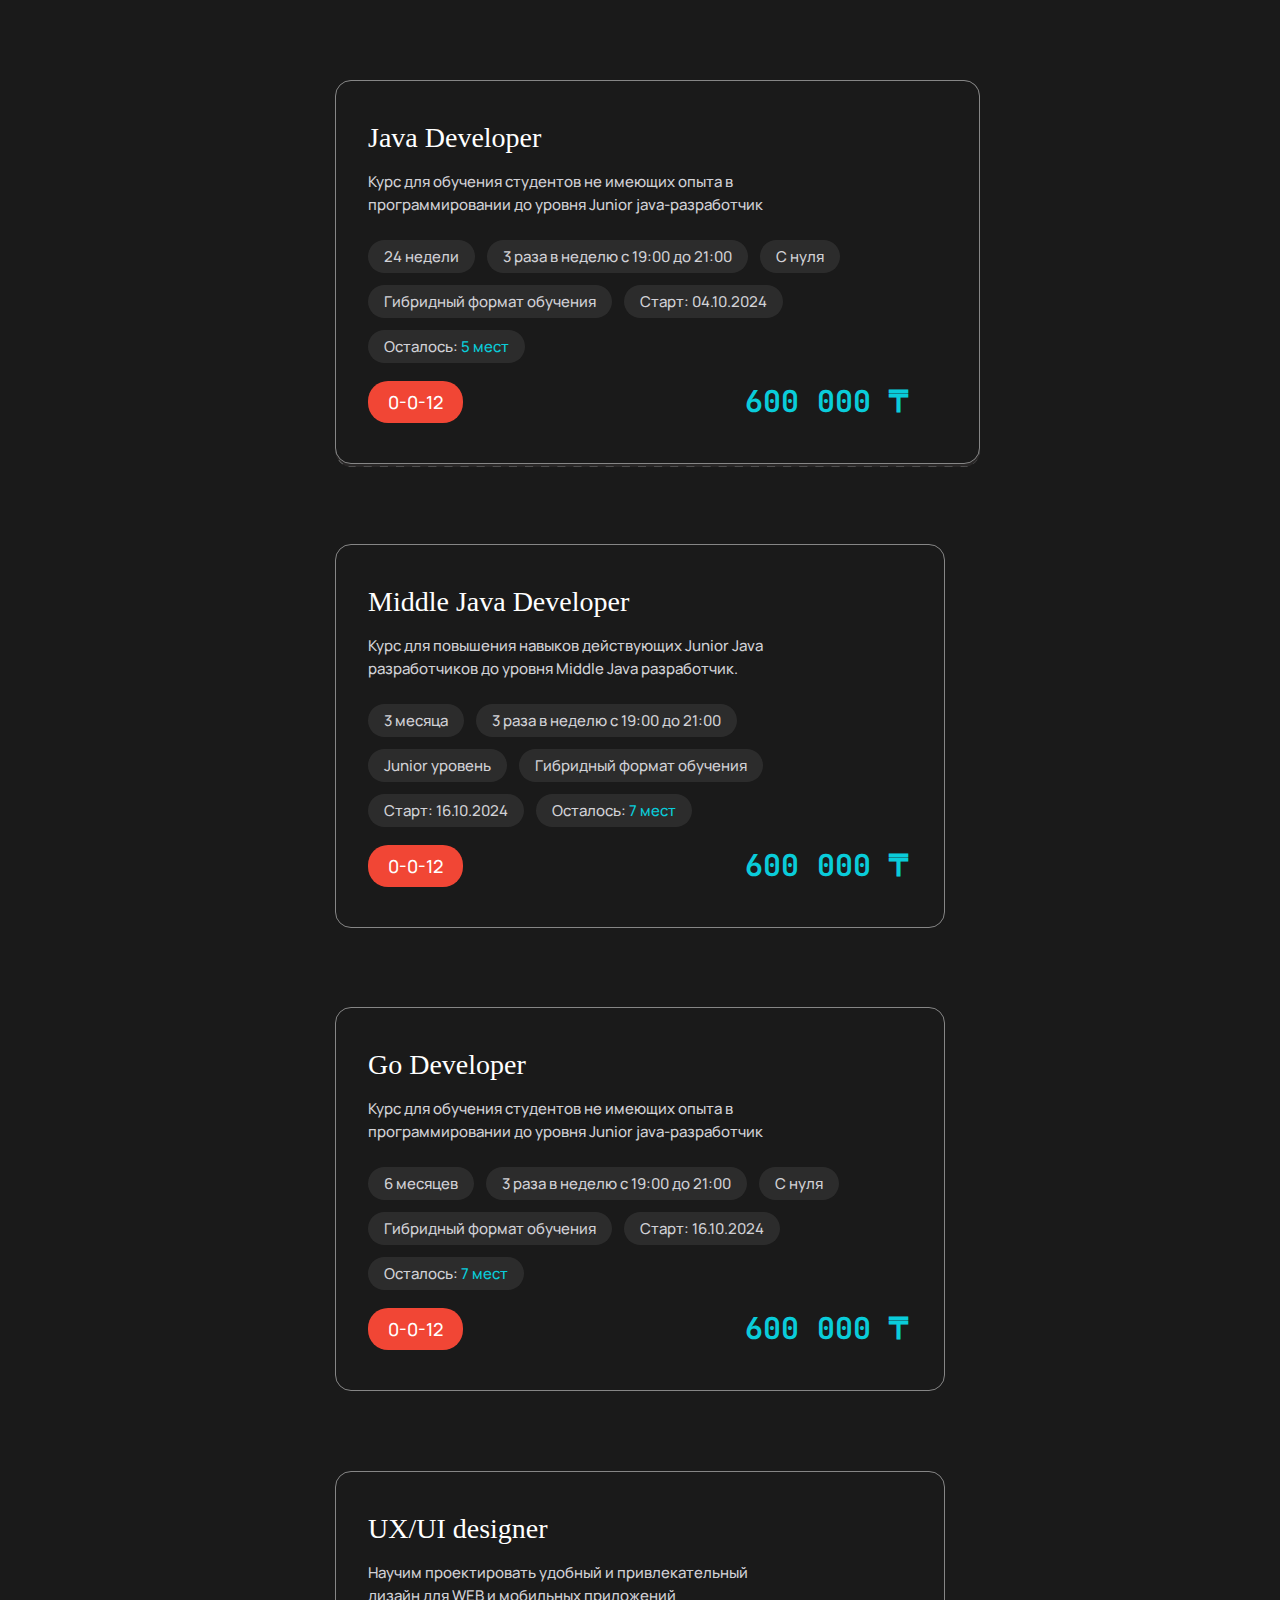
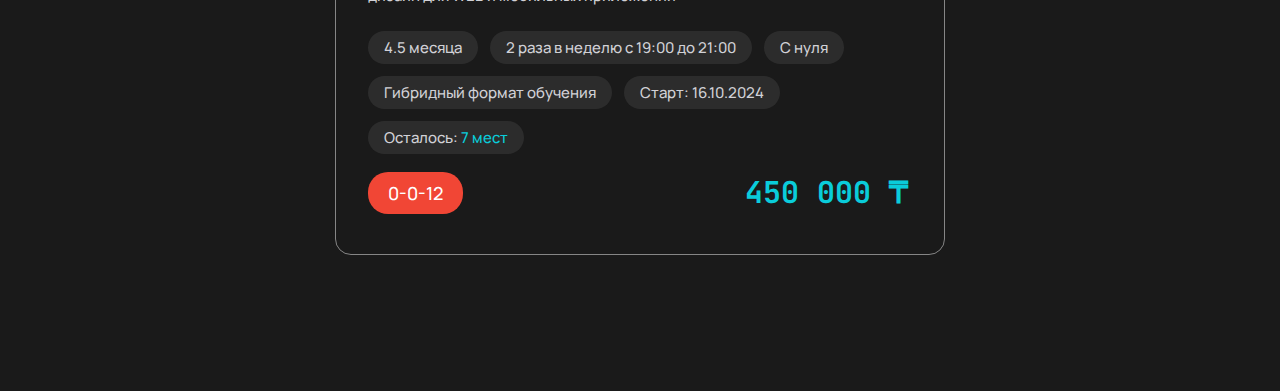
==== commit df16338c: "feat: add background frame" ====
--- a/01_cards/index.html
+++ b/01_cards/index.html
@@ -24,25 +24,26 @@
       <div class="wrapper our-courses_wrapper">
         <div class="our-courses__cards-container">
           <div class="cards-wrapper">
+            <div class="dashed">
             <div class="our-courses__card">
               <div class="card_content">
                 <h4 class="card__title">Java Developer</h4>
-                <p class="section__description">
+                <p class="para section__description">
                   Курс для обучения студентов не имеющих опыта в
                   программировании до уровня Junior java-разработчик
                 </p>
                 <div class="card-tags__container">
-                  <span class="cards__tag"><p>24 недели</p></span>
+                  <span class="cards__tag"><p class="para">24 недели</p></span>
                   <span class="cards__tag"
-                    ><p>3 раза в неделю с 19:00 до 21:00</p></span
+                    ><p class="para">3 раза в неделю с 19:00 до 21:00</p></span
                   >
-                  <span class="cards__tag"><p>С нуля</p></span>
+                  <span class="cards__tag"><p class="para">С нуля</p></span>
                   <span class="cards__tag"
-                    ><p>Гибридный формат обучения</p></span
+                    ><p class="para">Гибридный формат обучения</p></span
                   >
-                  <span class="cards__tag"><p>Старт: 04.10.2024</p></span>
+                  <span class="cards__tag"><p class="para">Старт: 04.10.2024</p></span>
                   <span class="cards__tag"
-                    ><p>
+                    ><p class="para">
                       Осталось: <span class="tag-text__colored">5 мест</span>
                     </p></span
                   >
@@ -53,27 +54,28 @@
                 </div>
               </div>
             </div>
+            </div>
           </div>
           <div class="cards-wrapper">
             <div class="our-courses__card">
               <div class="card_content">
                 <h4 class="card__title">Middle Java Developer</h4>
-                <p class="section__description">
+                <p class="para section__description">
                   Курс для повышения навыков действующих Junior Java
                   разработчиков до уровня Middle Java разработчик.
                 </p>
                 <div class="card-tags__container">
-                  <span class="cards__tag"><p>3 месяца</p></span>
+                  <span class="cards__tag"><p class="para">3 месяца</p></span>
                   <span class="cards__tag"
-                    ><p>3 раза в неделю с 19:00 до 21:00</p></span
+                    ><p class="para">3 раза в неделю с 19:00 до 21:00</p></span
                   >
-                  <span class="cards__tag"><p>Junior уровень</p></span>
+                  <span class="cards__tag"><p class="para">Junior уровень</p></span>
                   <span class="cards__tag"
-                    ><p>Гибридный формат обучения</p></span
+                    ><p class="para">Гибридный формат обучения</p></span
                   >
-                  <span class="cards__tag"><p>Старт: 16.10.2024</p></span>
+                  <span class="cards__tag"><p class="para">Старт: 16.10.2024</p></span>
                   <span class="cards__tag"
-                    ><p>
+                    ><p class="para">
                       Осталось: <span class="tag-text__colored">7 мест</span>
                     </p></span
                   >
@@ -89,22 +91,22 @@
             <div class="our-courses__card">
               <div class="card_content">
                 <h4 class="card__title">Go Developer</h4>
-                <p class="section__description">
+                <p class="para section__description">
                   Курс для обучения студентов не имеющих опыта в
                   программировании до уровня Junior java-разработчик
                 </p>
                 <div class="card-tags__container">
-                  <span class="cards__tag"><p>6 месяцев</p></span>
+                  <span class="cards__tag"><p class="para">6 месяцев</p></span>
                   <span class="cards__tag"
-                    ><p>3 раза в неделю с 19:00 до 21:00</p></span
+                    ><p class="para">3 раза в неделю с 19:00 до 21:00</p></span
                   >
-                  <span class="cards__tag"><p>С нуля</p></span>
+                  <span class="cards__tag"><p class="para">С нуля</p></span>
                   <span class="cards__tag"
-                    ><p>Гибридный формат обучения</p></span
+                    ><p class="para">Гибридный формат обучения</p></span
                   >
-                  <span class="cards__tag"><p>Старт: 16.10.2024</p></span>
+                  <span class="cards__tag"><p class="para">Старт: 16.10.2024</p></span>
                   <span class="cards__tag"
-                    ><p>
+                    ><p class="para">
                       Осталось: <span class="tag-text__colored">7 мест</span>
                     </p></span
                   >
@@ -120,22 +122,22 @@
             <div class="our-courses__card">
               <div class="card_content">
                 <h4 class="card__title">UX/UI designer</h4>
-                <p class="section__description">
+                <p class="para section__description">
                   Научим проектировать удобный и привлекательный дизайн для WEB
                   и мобильных приложений
                 </p>
                 <div class="card-tags__container">
-                  <span class="cards__tag"><p>4.5 месяца</p></span>
+                  <span class="cards__tag"><p class="para">4.5 месяца</p></span>
                   <span class="cards__tag"
-                    ><p>2 раза в неделю с 19:00 до 21:00</p></span
+                    ><p class="para">2 раза в неделю с 19:00 до 21:00</p></span
                   >
-                  <span class="cards__tag"><p>С нуля</p></span>
+                  <span class="cards__tag"><p class="para">С нуля</p></span>
                   <span class="cards__tag"
-                    ><p>Гибридный формат обучения</p></span
+                    ><p class="para">Гибридный формат обучения</p></span
                   >
-                  <span class="cards__tag"><p>Старт: 16.10.2024</p></span>
+                  <span class="cards__tag"><p class="para">Старт: 16.10.2024</p></span>
                   <span class="cards__tag"
-                    ><p>
+                    ><p class="para">
                       Осталось: <span class="tag-text__colored">7 мест</span>
                     </p></span
                   >
--- a/01_cards/style.css
+++ b/01_cards/style.css
@@ -11,16 +11,7 @@
   font-size: 1.6rem;
 }
 
-h3 {
-  color: rgb(255, 255, 255);
-  font-family: Asgard Trial;
-  font-size: 4.8rem;
-  font-weight: 500;
-  line-height: 64px;
-  letter-spacing: 0px;
-}
-
-h4 {
+.card__title {
   color: rgb(255, 255, 255);
   font-family: Asgard Trial;
   font-size: 2.8rem;
@@ -30,7 +21,7 @@
   text-align: left;
 }
 
-p {
+.para {
   color: rgb(209, 209, 214);
   font-family: Manrope;
   font-size: 1.5rem;
@@ -40,6 +31,13 @@
   text-align: left;
 }
 
+.dashed {
+  border-radius: 16px;
+  background: url('./assets/frame.png');
+  width: 645px;
+  height: 387px;
+}
+
 .our-courses {
   background-color: #1a1a1a;
 }
@@ -76,12 +74,14 @@
   align-items: flex-start;
   gap: 40px;
   transition: transform 0.5s ease-in-out;
+  background-color: #1a1a1a;
 }
 
 @media (hover) {
   .our-courses__card:hover {
     border: 4px solid rgb(10, 204, 218);
     transform: rotate(5deg);
+    opacity: 0.9;
   }
 }
 .card_content {
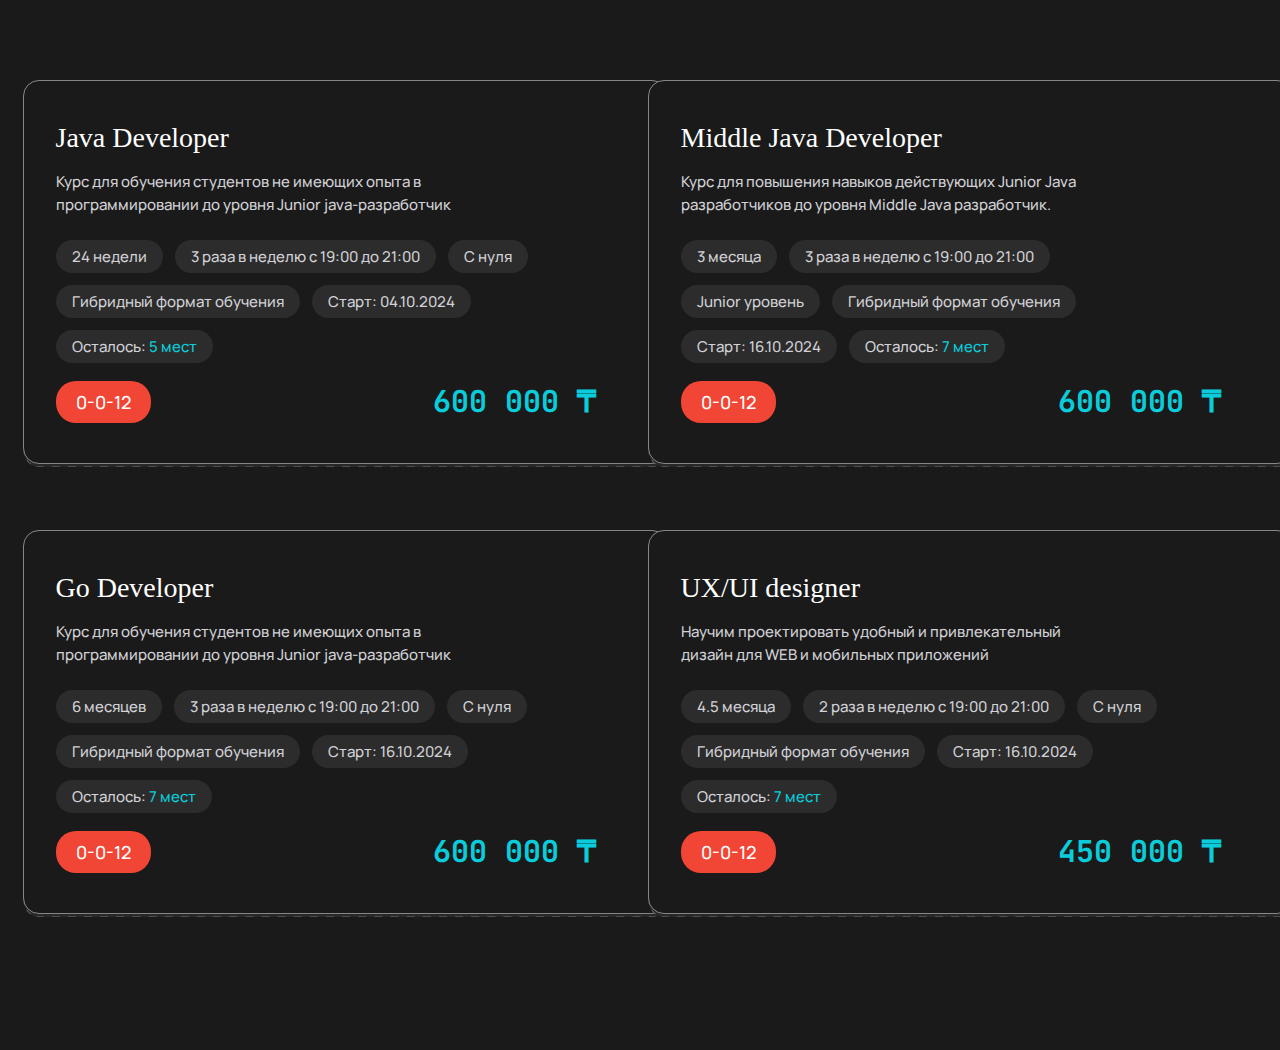
==== commit 4172db9c: "feat: update cards size" ====
--- a/01_cards/index.html
+++ b/01_cards/index.html
@@ -57,6 +57,7 @@
             </div>
           </div>
           <div class="cards-wrapper">
+            <div class="dashed">
             <div class="our-courses__card">
               <div class="card_content">
                 <h4 class="card__title">Middle Java Developer</h4>
@@ -87,7 +88,9 @@
               </div>
             </div>
           </div>
+          </div>
           <div class="cards-wrapper">
+            <div class="dashed">
             <div class="our-courses__card">
               <div class="card_content">
                 <h4 class="card__title">Go Developer</h4>
@@ -118,7 +121,9 @@
               </div>
             </div>
           </div>
+          </div>
           <div class="cards-wrapper">
+            <div class="dashed">
             <div class="our-courses__card">
               <div class="card_content">
                 <h4 class="card__title">UX/UI designer</h4>
@@ -148,6 +153,7 @@
                 </div>
               </div>
             </div>
+            </div>
           </div>
         </div>
       </div>
--- a/01_cards/style.css
+++ b/01_cards/style.css
@@ -43,7 +43,7 @@
 }
 
 .wrapper {
-  max-width: 1327px;
+  max-width: 1326px;
   margin: auto;
 }
 
@@ -53,9 +53,9 @@
 
 .our-courses__cards-container {
   display: flex;
-  gap: 23.5px;
+  gap: 10px;
   flex-wrap: wrap;
-  justify-content: center;
+  justify-content: space-around;
 }
 
 .our-courses__content {
